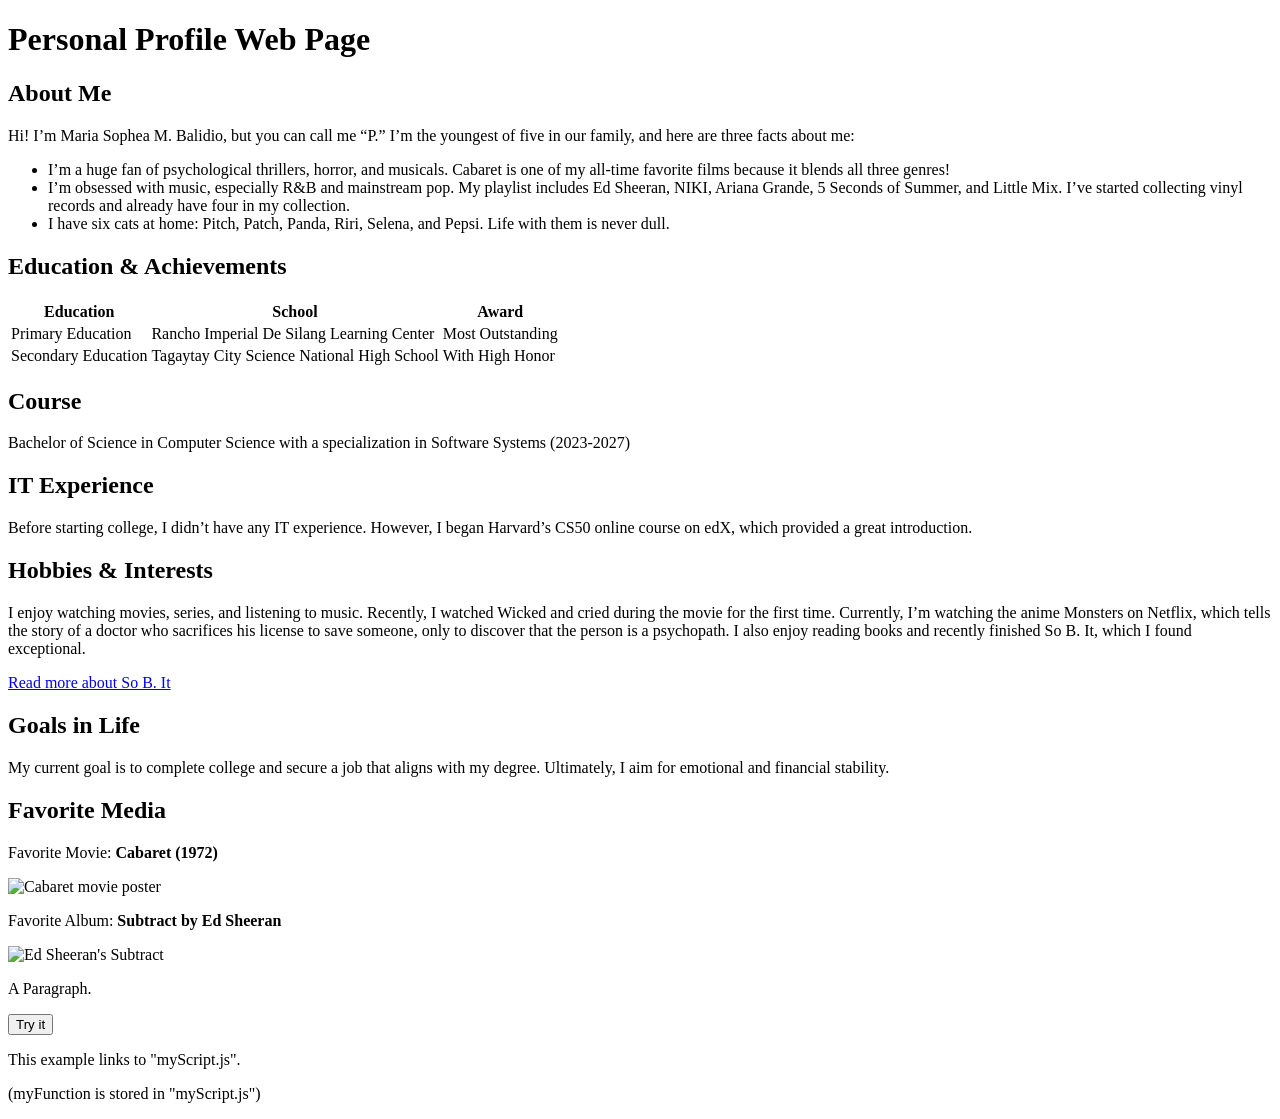
==== home/index.html @ 3a79ddb4 "initial commit" ====
<!DOCTYPE html>
<html>
<head>
    <title>Personal Profile</title>
</head>
<body>
    <div class="flex-container">
        <div>
            <h1>Personal Profile Web Page</h1>
        </div>

        <div>
            <h2>About Me</h2>
            <p>Hi! I’m Maria Sophea M. Balidio, but you can call me “P.” I’m the youngest of five in our family, and here are three facts about me:</p>
            <ul>
                <li>I’m a huge fan of psychological thrillers, horror, and musicals. Cabaret is one of my all-time favorite films because it blends all three genres!</li>
                <li>I’m obsessed with music, especially R&B and mainstream pop. My playlist includes Ed Sheeran, NIKI, Ariana Grande, 5 Seconds of Summer, and Little Mix. I’ve started collecting vinyl records and already have four in my collection.</li>
                <li>I have six cats at home: Pitch, Patch, Panda, Riri, Selena, and Pepsi. Life with them is never dull.</li>
            </ul>
        </div>

        <div>
            <h2>Education & Achievements</h2>
            <table>
                <thead>
                    <tr>
                        <th>Education</th>
                        <th>School</th>
                        <th>Award</th>
                    </tr>
                </thead>
                <tbody>
                    <tr>
                        <td>Primary Education</td>
                        <td>Rancho Imperial De Silang Learning Center</td>
                        <td>Most Outstanding</td>
                    </tr>
                    <tr>
                        <td>Secondary Education</td>
                        <td>Tagaytay City Science National High School</td>
                        <td>With High Honor</td>
                    </tr>
                </tbody>
            </table>
        </div>

        <div>
            <h2>Course</h2>
            <p>Bachelor of Science in Computer Science with a specialization in Software Systems (2023-2027)</p>
        </div>

        <div>
            <h2>IT Experience</h2>
            <p>Before starting college, I didn’t have any IT experience. However, I began Harvard’s CS50 online course on edX, which provided a great introduction.</p>
        </div>

        <div>
            <h2>Hobbies & Interests</h2>
            <p>I enjoy watching movies, series, and listening to music. Recently, I watched Wicked and cried during the movie for the first time. Currently, I’m watching the anime Monsters on Netflix, which tells the story of a doctor who sacrifices his license to save someone, only to discover that the person is a psychopath. I also enjoy reading books and recently finished So B. It, which I found exceptional.</p>
            <a href="https://www.goodreads.com/book/show/237320.So_B_It" target="_blank">Read more about So B. It</a>
        </div>

        <div>
            <h2>Goals in Life</h2>
            <p>My current goal is to complete college and secure a job that aligns with my degree. Ultimately, I aim for emotional and financial stability.</p>
        </div>

        <div>
            <h2>Favorite Media</h2>
            <p>Favorite Movie: <strong>Cabaret (1972)</strong></p>
            <img src="https://i.pinimg.com/originals/0b/da/b7/0bdab70bdc74cb7dd553c980229eb07c.jpg" alt="Cabaret movie poster">
            <p>Favorite Album: <strong>Subtract by Ed Sheeran</strong></p>
            <img src="https://th.bing.com/th/id/OIP.3mabzJP1IIltde2YCHIsJgHaHa?rs=1&pid=ImgDetMain" alt="Ed Sheeran's Subtract">
        </div>
    </div>

    <p id="demo">A Paragraph.</p>

    <button type="button" onclick="myFunction()">Try it</button>

    <p>This example links to "myScript.js".</p>
    <p>(myFunction is stored in "myScript.js")</p>

    <script src="myscript.js"></script>

</body>
</html>
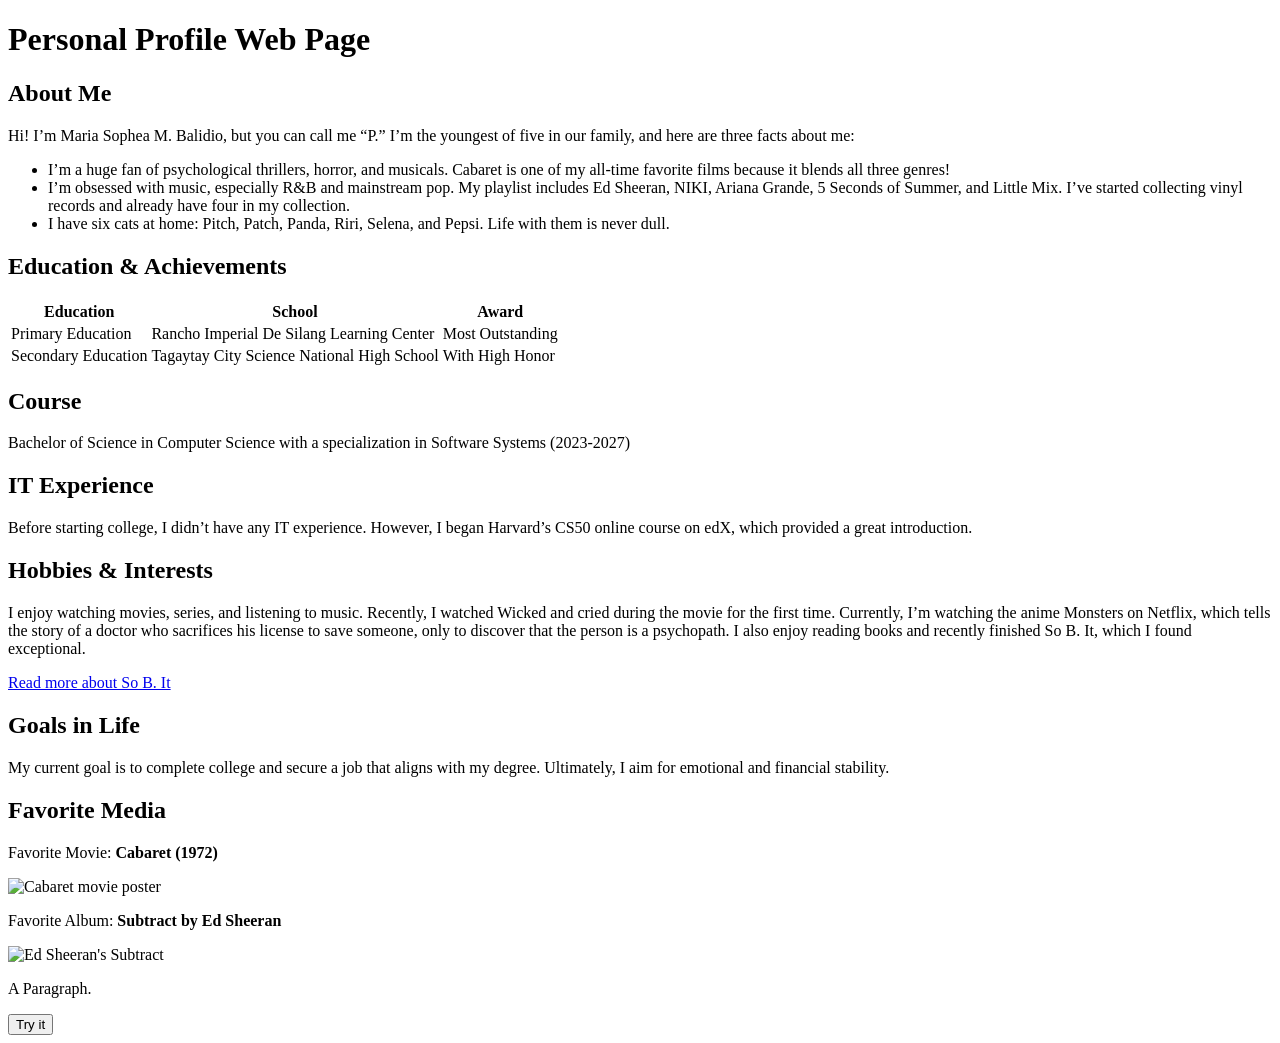
==== commit e12d27ad: "javascript" ====
--- a/home/index.html
+++ b/home/index.html
@@ -78,9 +78,6 @@
 
     <button type="button" onclick="myFunction()">Try it</button>
 
-    <p>This example links to "myScript.js".</p>
-    <p>(myFunction is stored in "myScript.js")</p>
-
     <script src="myscript.js"></script>
 
 </body>
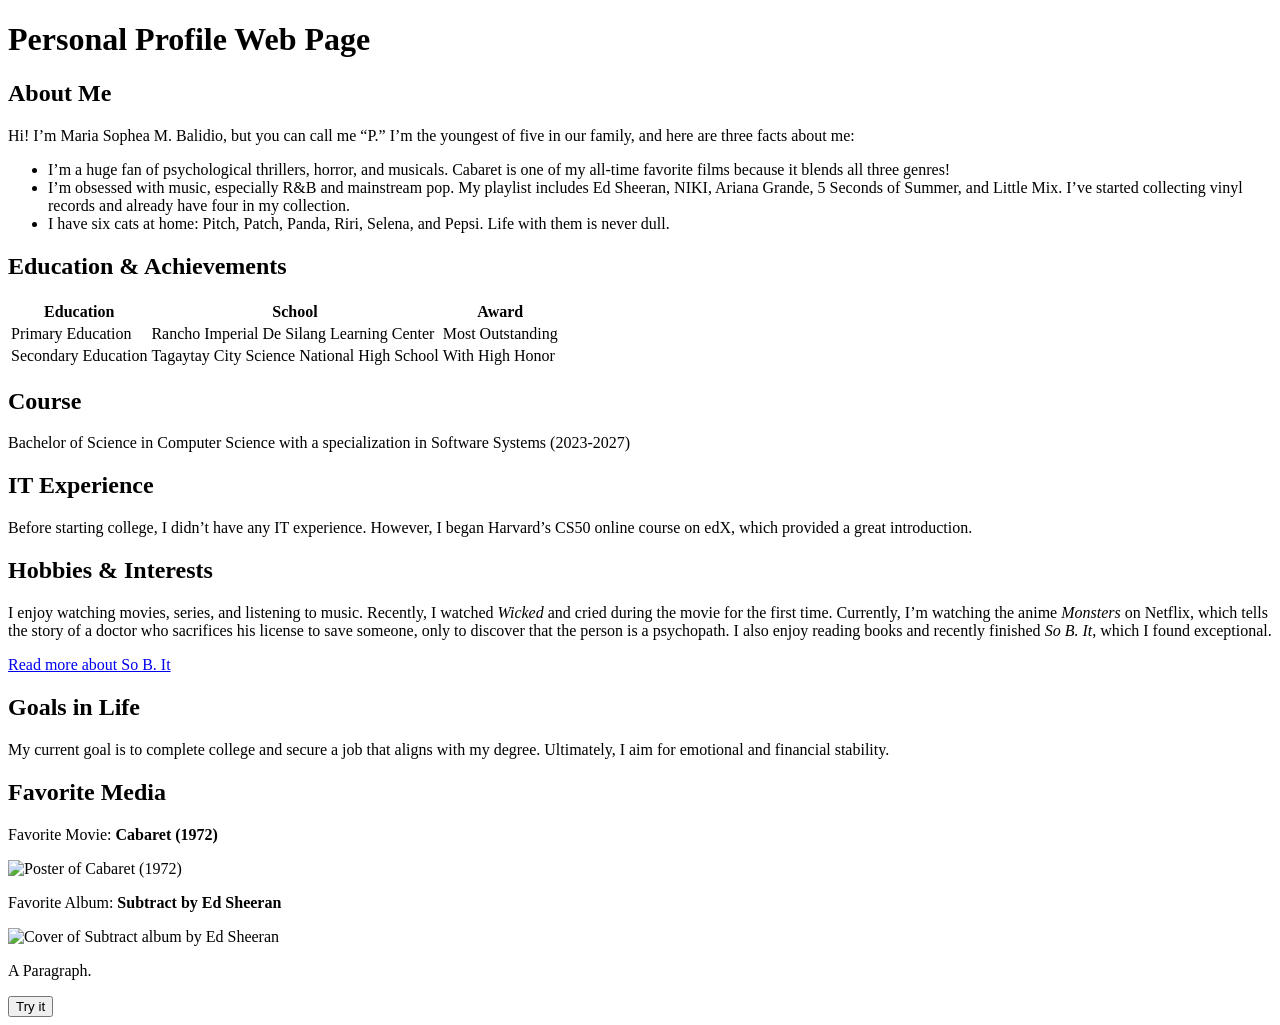
==== commit 2392a30f: "javascript commit" ====
--- a/home/index.html
+++ b/home/index.html
@@ -1,15 +1,16 @@
 <!DOCTYPE html>
-<html>
+<html lang="en">
 <head>
+    <meta charset="UTF-8">
+    <meta name="viewport" content="width=device-width, initial-scale=1.0">
     <title>Personal Profile</title>
 </head>
 <body>
-    <div class="flex-container">
-        <div>
-            <h1>Personal Profile Web Page</h1>
-        </div>
-
-        <div>
+    <header>
+        <h1>Personal Profile Web Page</h1>
+    </header>
+    <main>
+        <section>
             <h2>About Me</h2>
             <p>Hi! I’m Maria Sophea M. Balidio, but you can call me “P.” I’m the youngest of five in our family, and here are three facts about me:</p>
             <ul>
@@ -17,9 +18,9 @@
                 <li>I’m obsessed with music, especially R&B and mainstream pop. My playlist includes Ed Sheeran, NIKI, Ariana Grande, 5 Seconds of Summer, and Little Mix. I’ve started collecting vinyl records and already have four in my collection.</li>
                 <li>I have six cats at home: Pitch, Patch, Panda, Riri, Selena, and Pepsi. Life with them is never dull.</li>
             </ul>
-        </div>
+        </section>
 
-        <div>
+        <section>
             <h2>Education & Achievements</h2>
             <table>
                 <thead>
@@ -42,43 +43,43 @@
                     </tr>
                 </tbody>
             </table>
-        </div>
+        </section>
 
-        <div>
+        <section>
             <h2>Course</h2>
             <p>Bachelor of Science in Computer Science with a specialization in Software Systems (2023-2027)</p>
-        </div>
+        </section>
 
-        <div>
+        <section>
             <h2>IT Experience</h2>
             <p>Before starting college, I didn’t have any IT experience. However, I began Harvard’s CS50 online course on edX, which provided a great introduction.</p>
-        </div>
+        </section>
 
-        <div>
+        <section>
             <h2>Hobbies & Interests</h2>
-            <p>I enjoy watching movies, series, and listening to music. Recently, I watched Wicked and cried during the movie for the first time. Currently, I’m watching the anime Monsters on Netflix, which tells the story of a doctor who sacrifices his license to save someone, only to discover that the person is a psychopath. I also enjoy reading books and recently finished So B. It, which I found exceptional.</p>
-            <a href="https://www.goodreads.com/book/show/237320.So_B_It" target="_blank">Read more about So B. It</a>
-        </div>
+            <p>I enjoy watching movies, series, and listening to music. Recently, I watched <em>Wicked</em> and cried during the movie for the first time. Currently, I’m watching the anime <em>Monsters</em> on Netflix, which tells the story of a doctor who sacrifices his license to save someone, only to discover that the person is a psychopath. I also enjoy reading books and recently finished <em>So B. It</em>, which I found exceptional.</p>
+            <a href="https://www.goodreads.com/book/show/237320.So_B_It" target="_blank" rel="noopener">Read more about So B. It</a>
+        </section>
 
-        <div>
+        <section>
             <h2>Goals in Life</h2>
             <p>My current goal is to complete college and secure a job that aligns with my degree. Ultimately, I aim for emotional and financial stability.</p>
-        </div>
+        </section>
 
-        <div>
+        <section>
             <h2>Favorite Media</h2>
             <p>Favorite Movie: <strong>Cabaret (1972)</strong></p>
-            <img src="https://i.pinimg.com/originals/0b/da/b7/0bdab70bdc74cb7dd553c980229eb07c.jpg" alt="Cabaret movie poster">
+            <img src="https://i.pinimg.com/originals/0b/da/b7/0bdab70bdc74cb7dd553c980229eb07c.jpg" alt="Poster of Cabaret (1972)">
             <p>Favorite Album: <strong>Subtract by Ed Sheeran</strong></p>
-            <img src="https://th.bing.com/th/id/OIP.3mabzJP1IIltde2YCHIsJgHaHa?rs=1&pid=ImgDetMain" alt="Ed Sheeran's Subtract">
-        </div>
-    </div>
+            <img src="https://th.bing.com/th/id/OIP.3mabzJP1IIltde2YCHIsJgHaHa?rs=1&pid=ImgDetMain" alt="Cover of Subtract album by Ed Sheeran">
+        </section>
+    </main>
 
-    <p id="demo">A Paragraph.</p>
+    <footer>
+        <p id="demo">A Paragraph.</p>
+        <button type="button" onclick="updateParagraph()">Try it</button>
+    </footer>
 
-    <button type="button" onclick="myFunction()">Try it</button>
-
-    <script src="myscript.js"></script>
-
+    <script src="script.js"></script>
 </body>
-</html>+</html>
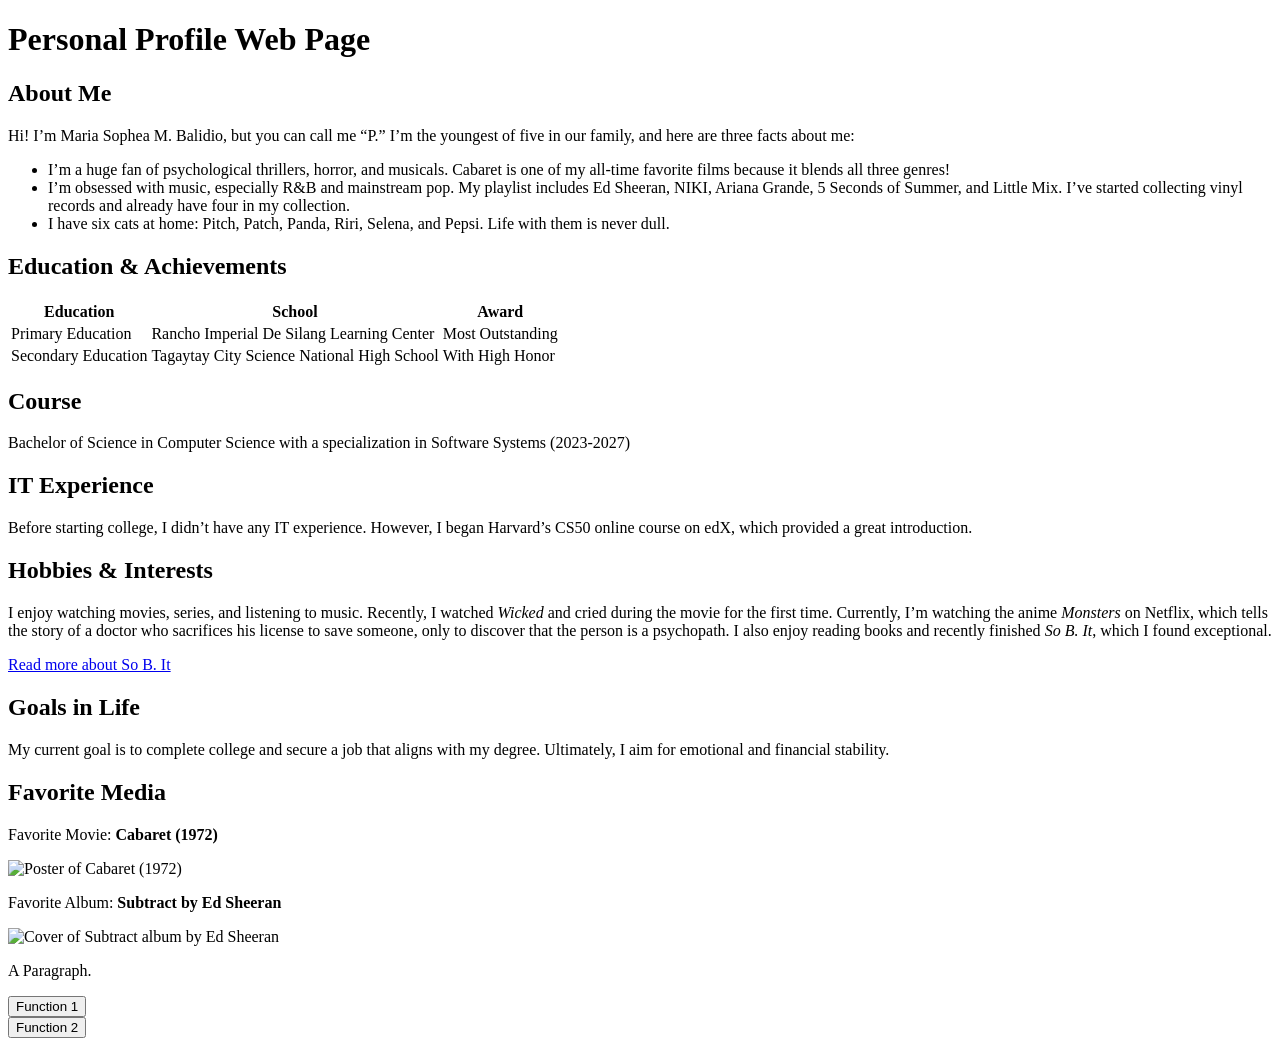
==== commit f604e67c: "initial commit" ====
--- a/home/index.html
+++ b/home/index.html
@@ -1,85 +1,85 @@
 <!DOCTYPE html>
-<html lang="en">
+<html>
 <head>
-    <meta charset="UTF-8">
-    <meta name="viewport" content="width=device-width, initial-scale=1.0">
     <title>Personal Profile</title>
 </head>
 <body>
-    <header>
-        <h1>Personal Profile Web Page</h1>
-    </header>
-    <main>
-        <section>
-            <h2>About Me</h2>
-            <p>Hi! I’m Maria Sophea M. Balidio, but you can call me “P.” I’m the youngest of five in our family, and here are three facts about me:</p>
-            <ul>
-                <li>I’m a huge fan of psychological thrillers, horror, and musicals. Cabaret is one of my all-time favorite films because it blends all three genres!</li>
-                <li>I’m obsessed with music, especially R&B and mainstream pop. My playlist includes Ed Sheeran, NIKI, Ariana Grande, 5 Seconds of Summer, and Little Mix. I’ve started collecting vinyl records and already have four in my collection.</li>
-                <li>I have six cats at home: Pitch, Patch, Panda, Riri, Selena, and Pepsi. Life with them is never dull.</li>
-            </ul>
-        </section>
+    <h1>Personal Profile Web Page</h1>
 
-        <section>
-            <h2>Education & Achievements</h2>
-            <table>
-                <thead>
-                    <tr>
-                        <th>Education</th>
-                        <th>School</th>
-                        <th>Award</th>
-                    </tr>
-                </thead>
-                <tbody>
-                    <tr>
-                        <td>Primary Education</td>
-                        <td>Rancho Imperial De Silang Learning Center</td>
-                        <td>Most Outstanding</td>
-                    </tr>
-                    <tr>
-                        <td>Secondary Education</td>
-                        <td>Tagaytay City Science National High School</td>
-                        <td>With High Honor</td>
-                    </tr>
-                </tbody>
-            </table>
-        </section>
+    <section>
+        <h2>About Me</h2>
+        <p>Hi! I’m Maria Sophea M. Balidio, but you can call me “P.” I’m the youngest of five in our family, and here are three facts about me:</p>
+        <ul>
+            <li>I’m a huge fan of psychological thrillers, horror, and musicals. Cabaret is one of my all-time favorite films because it blends all three genres!</li>
+            <li>I’m obsessed with music, especially R&B and mainstream pop. My playlist includes Ed Sheeran, NIKI, Ariana Grande, 5 Seconds of Summer, and Little Mix. I’ve started collecting vinyl records and already have four in my collection.</li>
+            <li>I have six cats at home: Pitch, Patch, Panda, Riri, Selena, and Pepsi. Life with them is never dull.</li>
+        </ul>
+    </section>
 
-        <section>
-            <h2>Course</h2>
-            <p>Bachelor of Science in Computer Science with a specialization in Software Systems (2023-2027)</p>
-        </section>
+    <section>
+        <h2>Education & Achievements</h2>
+        <table>
+            <thead>
+                <tr>
+                    <th>Education</th>
+                    <th>School</th>
+                    <th>Award</th>
+                </tr>
+            </thead>
+            <tbody>
+                <tr>
+                    <td>Primary Education</td>
+                    <td>Rancho Imperial De Silang Learning Center</td>
+                    <td>Most Outstanding</td>
+                </tr>
+                <tr>
+                    <td>Secondary Education</td>
+                    <td>Tagaytay City Science National High School</td>
+                    <td>With High Honor</td>
+                </tr>
+            </tbody>
+        </table>
+    </section>
 
-        <section>
-            <h2>IT Experience</h2>
-            <p>Before starting college, I didn’t have any IT experience. However, I began Harvard’s CS50 online course on edX, which provided a great introduction.</p>
-        </section>
+    <section>
+        <h2>Course</h2>
+        <p>Bachelor of Science in Computer Science with a specialization in Software Systems (2023-2027)</p>
+    </section>
 
-        <section>
-            <h2>Hobbies & Interests</h2>
-            <p>I enjoy watching movies, series, and listening to music. Recently, I watched <em>Wicked</em> and cried during the movie for the first time. Currently, I’m watching the anime <em>Monsters</em> on Netflix, which tells the story of a doctor who sacrifices his license to save someone, only to discover that the person is a psychopath. I also enjoy reading books and recently finished <em>So B. It</em>, which I found exceptional.</p>
-            <a href="https://www.goodreads.com/book/show/237320.So_B_It" target="_blank" rel="noopener">Read more about So B. It</a>
-        </section>
+    <section>
+        <h2>IT Experience</h2>
+        <p>Before starting college, I didn’t have any IT experience. However, I began Harvard’s CS50 online course on edX, which provided a great introduction.</p>
+    </section>
 
-        <section>
-            <h2>Goals in Life</h2>
-            <p>My current goal is to complete college and secure a job that aligns with my degree. Ultimately, I aim for emotional and financial stability.</p>
-        </section>
+    <section>
+        <h2>Hobbies & Interests</h2>
+        <p>I enjoy watching movies, series, and listening to music. Recently, I watched <em>Wicked</em> and cried during the movie for the first time. Currently, I’m watching the anime <em>Monsters</em> on Netflix, which tells the story of a doctor who sacrifices his license to save someone, only to discover that the person is a psychopath. I also enjoy reading books and recently finished <em>So B. It</em>, which I found exceptional.</p>
+        <a href="https://www.goodreads.com/book/show/237320.So_B_It" target="_blank" rel="noopener">Read more about So B. It</a>
+    </section>
 
-        <section>
-            <h2>Favorite Media</h2>
-            <p>Favorite Movie: <strong>Cabaret (1972)</strong></p>
-            <img src="https://i.pinimg.com/originals/0b/da/b7/0bdab70bdc74cb7dd553c980229eb07c.jpg" alt="Poster of Cabaret (1972)">
-            <p>Favorite Album: <strong>Subtract by Ed Sheeran</strong></p>
-            <img src="https://th.bing.com/th/id/OIP.3mabzJP1IIltde2YCHIsJgHaHa?rs=1&pid=ImgDetMain" alt="Cover of Subtract album by Ed Sheeran">
-        </section>
-    </main>
+    <section>
+        <h2>Goals in Life</h2>
+        <p>My current goal is to complete college and secure a job that aligns with my degree. Ultimately, I aim for emotional and financial stability.</p>
+    </section>
 
-    <footer>
-        <p id="demo">A Paragraph.</p>
-        <button type="button" onclick="updateParagraph()">Try it</button>
-    </footer>
+    <section>
+        <h2>Favorite Media</h2>
+        <p>Favorite Movie: <strong>Cabaret (1972)</strong></p>
+        <img src="https://i.pinimg.com/originals/0b/da/b7/0bdab70bdc74cb7dd553c980229eb07c.jpg" alt="Poster of Cabaret (1972)">
+        <p>Favorite Album: <strong>Subtract by Ed Sheeran</strong></p>
+        <img src="https://th.bing.com/th/id/OIP.3mabzJP1IIltde2YCHIsJgHaHa?rs=1&pid=ImgDetMain" alt="Cover of Subtract album by Ed Sheeran">
+    </section>
 
-    <script src="script.js"></script>
+    <p id="demo">A Paragraph.</p>
+
+    <button type="button" onclick="myFunction()">Function 1</button>
+    <br> 
+    <button type="button" onclick="myFunction2()">Function 2</button>
+    
+    <script 
+    location.reload();
+    src="js/myScript.js">
+    </script>
+    
 </body>
 </html>
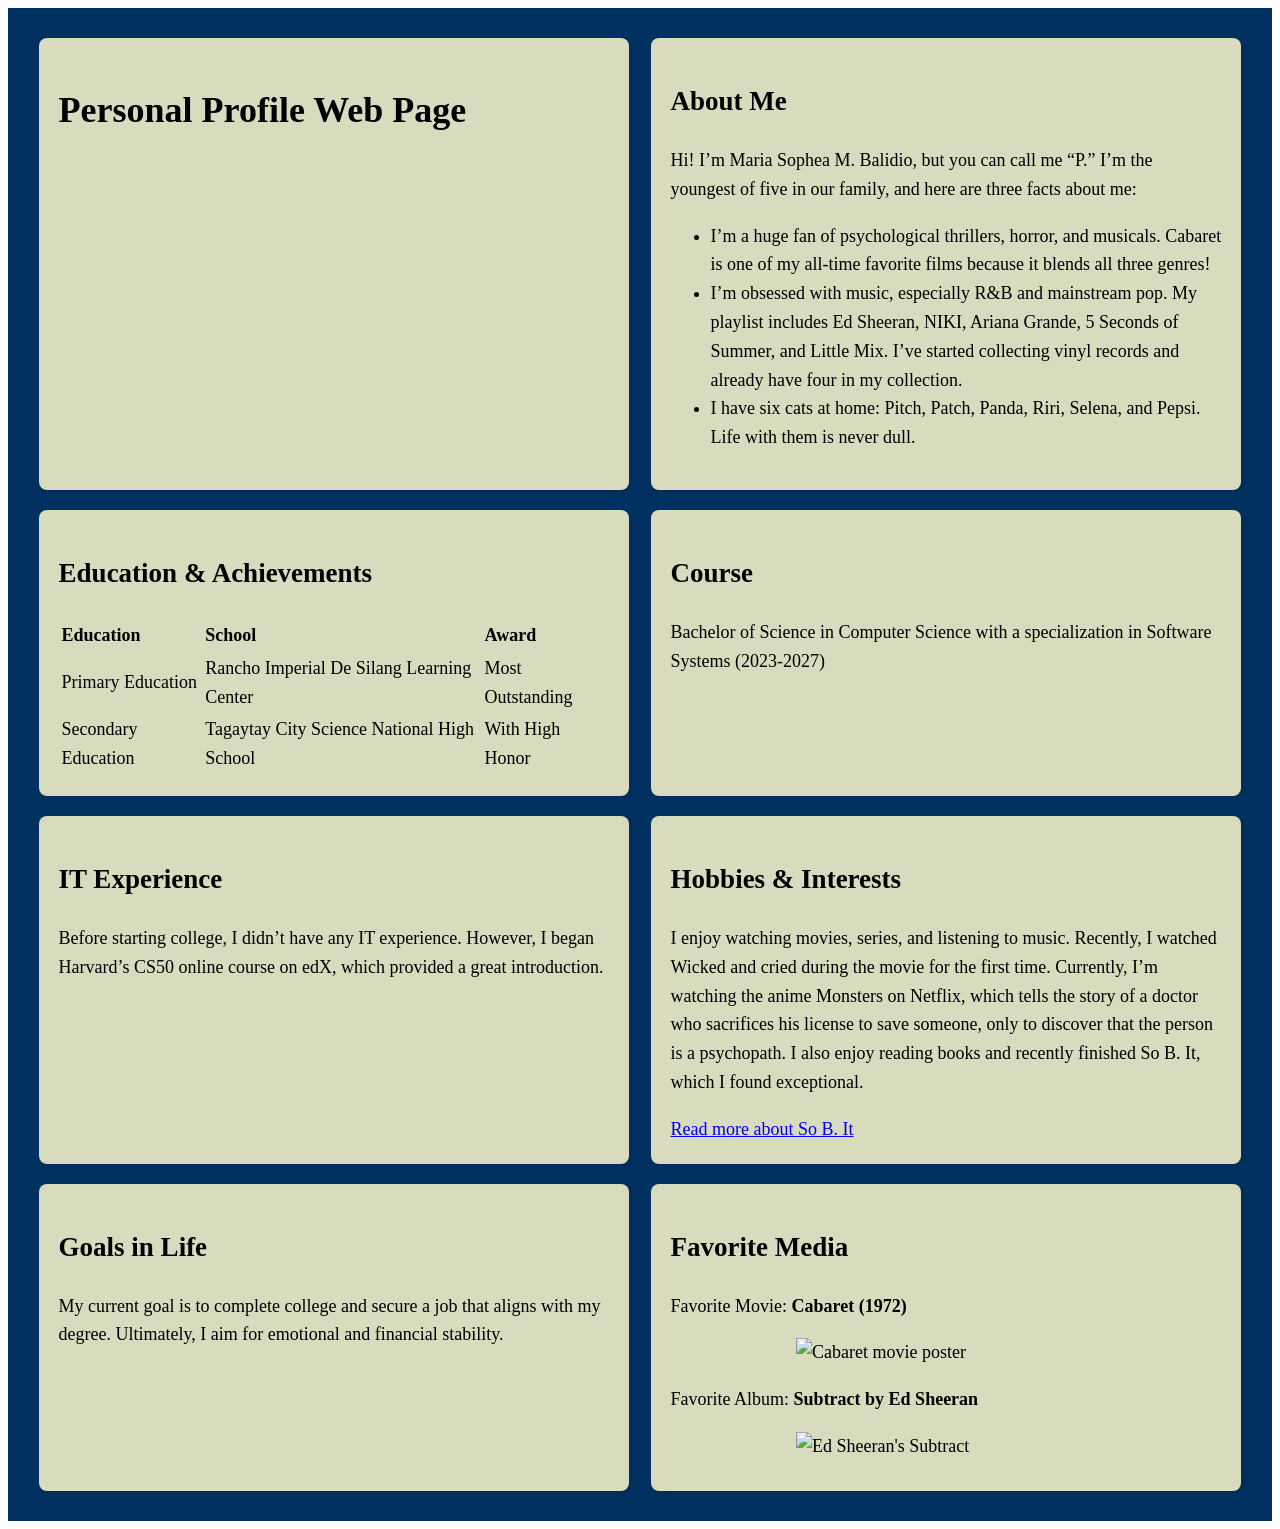
==== commit 52e43a8f: "initial commit" ====
--- a/home/index.html
+++ b/home/index.html
@@ -1,85 +1,78 @@
 <!DOCTYPE html>
 <html>
 <head>
-    <title>Personal Profile</title>
+    <link rel="stylesheet" href="css/flexbox.css?version=0.1">
+    <title>My Personal Profile</title>
 </head>
 <body>
-    <h1>Personal Profile Web Page</h1>
+    <div class="flex-container">
+        <div>
+            <h1>Personal Profile Web Page</h1>
+        </div>
 
-    <section>
-        <h2>About Me</h2>
-        <p>Hi! I’m Maria Sophea M. Balidio, but you can call me “P.” I’m the youngest of five in our family, and here are three facts about me:</p>
-        <ul>
-            <li>I’m a huge fan of psychological thrillers, horror, and musicals. Cabaret is one of my all-time favorite films because it blends all three genres!</li>
-            <li>I’m obsessed with music, especially R&B and mainstream pop. My playlist includes Ed Sheeran, NIKI, Ariana Grande, 5 Seconds of Summer, and Little Mix. I’ve started collecting vinyl records and already have four in my collection.</li>
-            <li>I have six cats at home: Pitch, Patch, Panda, Riri, Selena, and Pepsi. Life with them is never dull.</li>
-        </ul>
-    </section>
+        <div>
+            <h2>About Me</h2>
+            <p>Hi! I’m Maria Sophea M. Balidio, but you can call me “P.” I’m the youngest of five in our family, and here are three facts about me:</p>
+            <ul>
+                <li>I’m a huge fan of psychological thrillers, horror, and musicals. Cabaret is one of my all-time favorite films because it blends all three genres!</li>
+                <li>I’m obsessed with music, especially R&B and mainstream pop. My playlist includes Ed Sheeran, NIKI, Ariana Grande, 5 Seconds of Summer, and Little Mix. I’ve started collecting vinyl records and already have four in my collection.</li>
+                <li>I have six cats at home: Pitch, Patch, Panda, Riri, Selena, and Pepsi. Life with them is never dull.</li>
+            </ul>
+        </div>
 
-    <section>
-        <h2>Education & Achievements</h2>
-        <table>
-            <thead>
-                <tr>
-                    <th>Education</th>
-                    <th>School</th>
-                    <th>Award</th>
-                </tr>
-            </thead>
-            <tbody>
-                <tr>
-                    <td>Primary Education</td>
-                    <td>Rancho Imperial De Silang Learning Center</td>
-                    <td>Most Outstanding</td>
-                </tr>
-                <tr>
-                    <td>Secondary Education</td>
-                    <td>Tagaytay City Science National High School</td>
-                    <td>With High Honor</td>
-                </tr>
-            </tbody>
-        </table>
-    </section>
+        <div>
+            <h2>Education & Achievements</h2>
+            <table>
+                <thead>
+                    <tr>
+                        <th>Education</th>
+                        <th>School</th>
+                        <th>Award</th>
+                    </tr>
+                </thead>
+                <tbody>
+                    <tr>
+                        <td>Primary Education</td>
+                        <td>Rancho Imperial De Silang Learning Center</td>
+                        <td>Most Outstanding</td>
+                    </tr>
+                    <tr>
+                        <td>Secondary Education</td>
+                        <td>Tagaytay City Science National High School</td>
+                        <td>With High Honor</td>
+                    </tr>
+                </tbody>
+            </table>
+        </div>
 
-    <section>
-        <h2>Course</h2>
-        <p>Bachelor of Science in Computer Science with a specialization in Software Systems (2023-2027)</p>
-    </section>
+        <div>
+            <h2>Course</h2>
+            <p>Bachelor of Science in Computer Science with a specialization in Software Systems (2023-2027)</p>
+        </div>
 
-    <section>
-        <h2>IT Experience</h2>
-        <p>Before starting college, I didn’t have any IT experience. However, I began Harvard’s CS50 online course on edX, which provided a great introduction.</p>
-    </section>
+        <div>
+            <h2>IT Experience</h2>
+            <p>Before starting college, I didn’t have any IT experience. However, I began Harvard’s CS50 online course on edX, which provided a great introduction.</p>
+        </div>
 
-    <section>
-        <h2>Hobbies & Interests</h2>
-        <p>I enjoy watching movies, series, and listening to music. Recently, I watched <em>Wicked</em> and cried during the movie for the first time. Currently, I’m watching the anime <em>Monsters</em> on Netflix, which tells the story of a doctor who sacrifices his license to save someone, only to discover that the person is a psychopath. I also enjoy reading books and recently finished <em>So B. It</em>, which I found exceptional.</p>
-        <a href="https://www.goodreads.com/book/show/237320.So_B_It" target="_blank" rel="noopener">Read more about So B. It</a>
-    </section>
+        <div>
+            <h2>Hobbies & Interests</h2>
+            <p>I enjoy watching movies, series, and listening to music. Recently, I watched Wicked and cried during the movie for the first time. Currently, I’m watching the anime Monsters on Netflix, which tells the story of a doctor who sacrifices his license to save someone, only to discover that the person is a psychopath. I also enjoy reading books and recently finished So B. It, which I found exceptional.</p>
+            <a href="https://www.goodreads.com/book/show/237320.So_B_It" target="_blank">Read more about So B. It</a>
+        </div>
 
-    <section>
-        <h2>Goals in Life</h2>
-        <p>My current goal is to complete college and secure a job that aligns with my degree. Ultimately, I aim for emotional and financial stability.</p>
-    </section>
+        <div>
+            <h2>Goals in Life</h2>
+            <p>My current goal is to complete college and secure a job that aligns with my degree. Ultimately, I aim for emotional and financial stability.</p>
+        </div>
 
-    <section>
-        <h2>Favorite Media</h2>
-        <p>Favorite Movie: <strong>Cabaret (1972)</strong></p>
-        <img src="https://i.pinimg.com/originals/0b/da/b7/0bdab70bdc74cb7dd553c980229eb07c.jpg" alt="Poster of Cabaret (1972)">
-        <p>Favorite Album: <strong>Subtract by Ed Sheeran</strong></p>
-        <img src="https://th.bing.com/th/id/OIP.3mabzJP1IIltde2YCHIsJgHaHa?rs=1&pid=ImgDetMain" alt="Cover of Subtract album by Ed Sheeran">
-    </section>
-
-    <p id="demo">A Paragraph.</p>
-
-    <button type="button" onclick="myFunction()">Function 1</button>
-    <br> 
-    <button type="button" onclick="myFunction2()">Function 2</button>
-    
-    <script 
-    location.reload();
-    src="js/myScript.js">
-    </script>
-    
+        <div>
+            <h2>Favorite Media</h2>
+            <p>Favorite Movie: <strong>Cabaret (1972)</strong></p>
+            <img src="https://i.pinimg.com/originals/0b/da/b7/0bdab70bdc74cb7dd553c980229eb07c.jpg" alt="Cabaret movie poster">
+            <p>Favorite Album: <strong>Subtract by Ed Sheeran</strong></p>
+            <img src="https://th.bing.com/th/id/OIP.3mabzJP1IIltde2YCHIsJgHaHa?rs=1&pid=ImgDetMain" alt="Ed Sheeran's Subtract">
+        </div>
+    </div>
 </body>
 </html>
--- a/home/css/flexbox.css
+++ b/home/css/flexbox.css
@@ -0,0 +1,26 @@
+.flex-container {
+    display: flex;
+    flex-wrap: wrap;
+    background-color: #003161;
+    justify-content: space-around; 
+    padding: 20px; 
+}
+
+.flex-container > div {
+    background-color: #D8DBBD;
+    width: 45%; 
+    margin: 10px;
+    text-align: left; 
+    line-height: 1.6; 
+    font-size: 18px; 
+    padding: 20px; 
+    box-shadow: 2px 2px 5px rgba(0, 0, 0, 0.1); 
+    border-radius: 8px; 
+}
+
+img {
+    width: 100%;
+    max-width: 300px; 
+    display: block;
+    margin: 10px auto; 
+}
